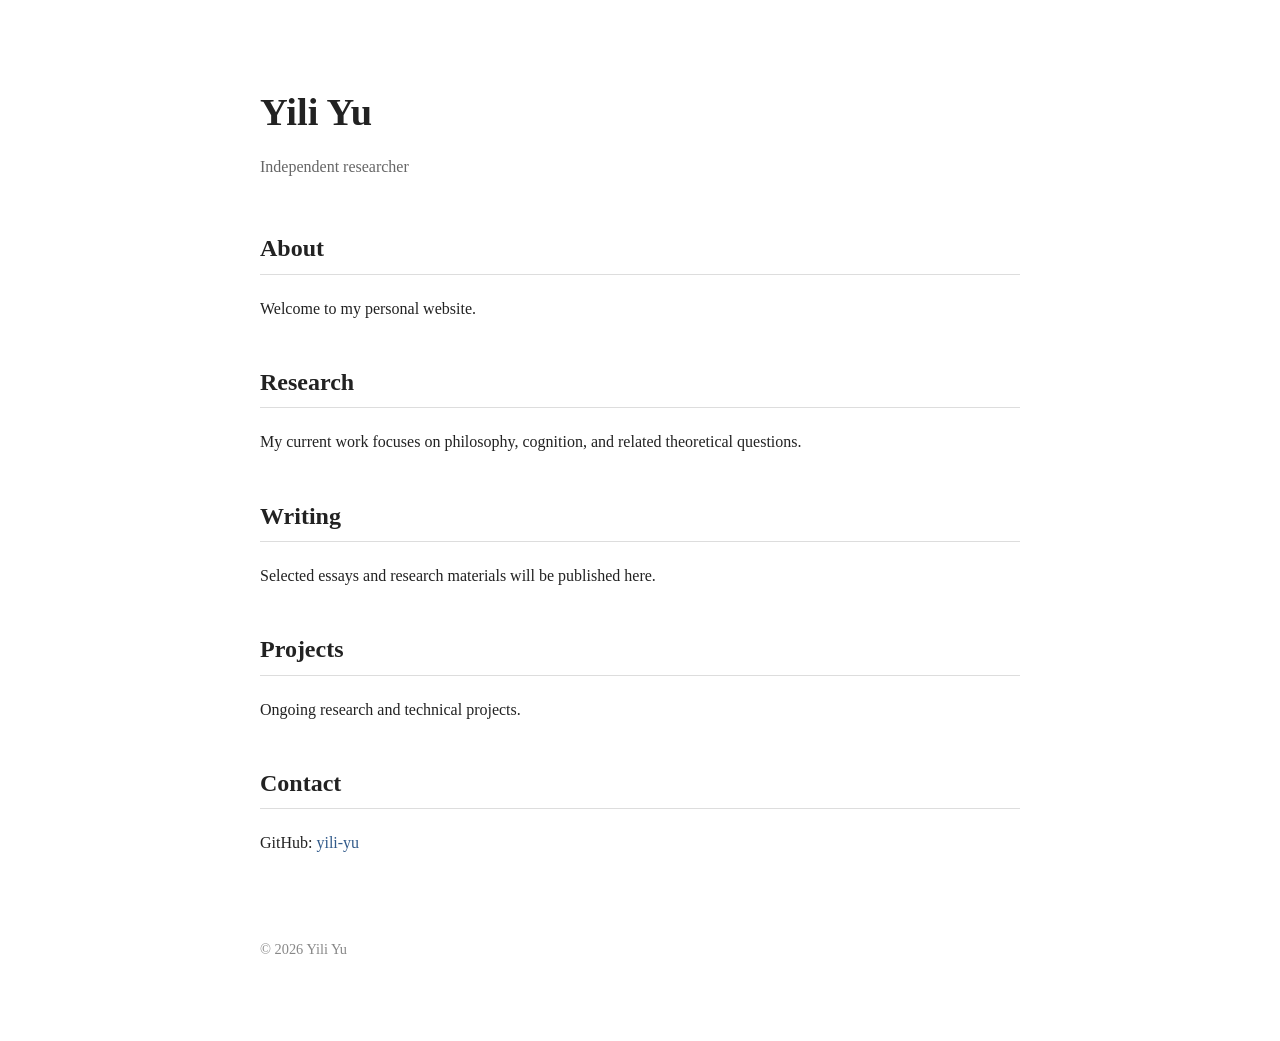
==== index.html @ d82d0cc9 "Create index.html" ====
<!DOCTYPE html>
<html lang="en">
<head>
  <meta charset="UTF-8">
  <meta name="viewport" content="width=device-width, initial-scale=1.0">

  <title>Yili Yu</title>
  <meta name="description" content="Personal academic website of Yili Yu.">

  <style>
    body {
      max-width: 760px;
      margin: 80px auto;
      padding: 0 24px;
      font-family: Georgia, "Times New Roman", serif;
      line-height: 1.7;
      color: #222;
      background: #fff;
    }

    h1 {
      font-size: 2.4rem;
      margin-bottom: 0.2em;
    }

    .subtitle {
      color: #666;
      margin-bottom: 3rem;
    }

    h2 {
      margin-top: 2.5rem;
      border-bottom: 1px solid #ddd;
      padding-bottom: 0.3rem;
    }

    a {
      color: #315a8a;
      text-decoration: none;
    }

    a:hover {
      text-decoration: underline;
    }

    footer {
      margin-top: 5rem;
      color: #888;
      font-size: 0.9rem;
    }
  </style>
</head>

<body>

  <header>
    <h1>Yili Yu</h1>
    <div class="subtitle">
      Independent researcher
    </div>
  </header>

  <main>

    <section>
      <h2>About</h2>
      <p>
        Welcome to my personal website.
      </p>
    </section>

    <section>
      <h2>Research</h2>
      <p>
        My current work focuses on philosophy, cognition, and related theoretical questions.
      </p>
    </section>

    <section>
      <h2>Writing</h2>
      <p>
        Selected essays and research materials will be published here.
      </p>
    </section>

    <section>
      <h2>Projects</h2>
      <p>
        Ongoing research and technical projects.
      </p>
    </section>

    <section>
      <h2>Contact</h2>
      <p>
        GitHub:
        <a href="https://github.com/yili-yu">yili-yu</a>
      </p>
    </section>

  </main>

  <footer>
    © 2026 Yili Yu
  </footer>

</body>
</html>
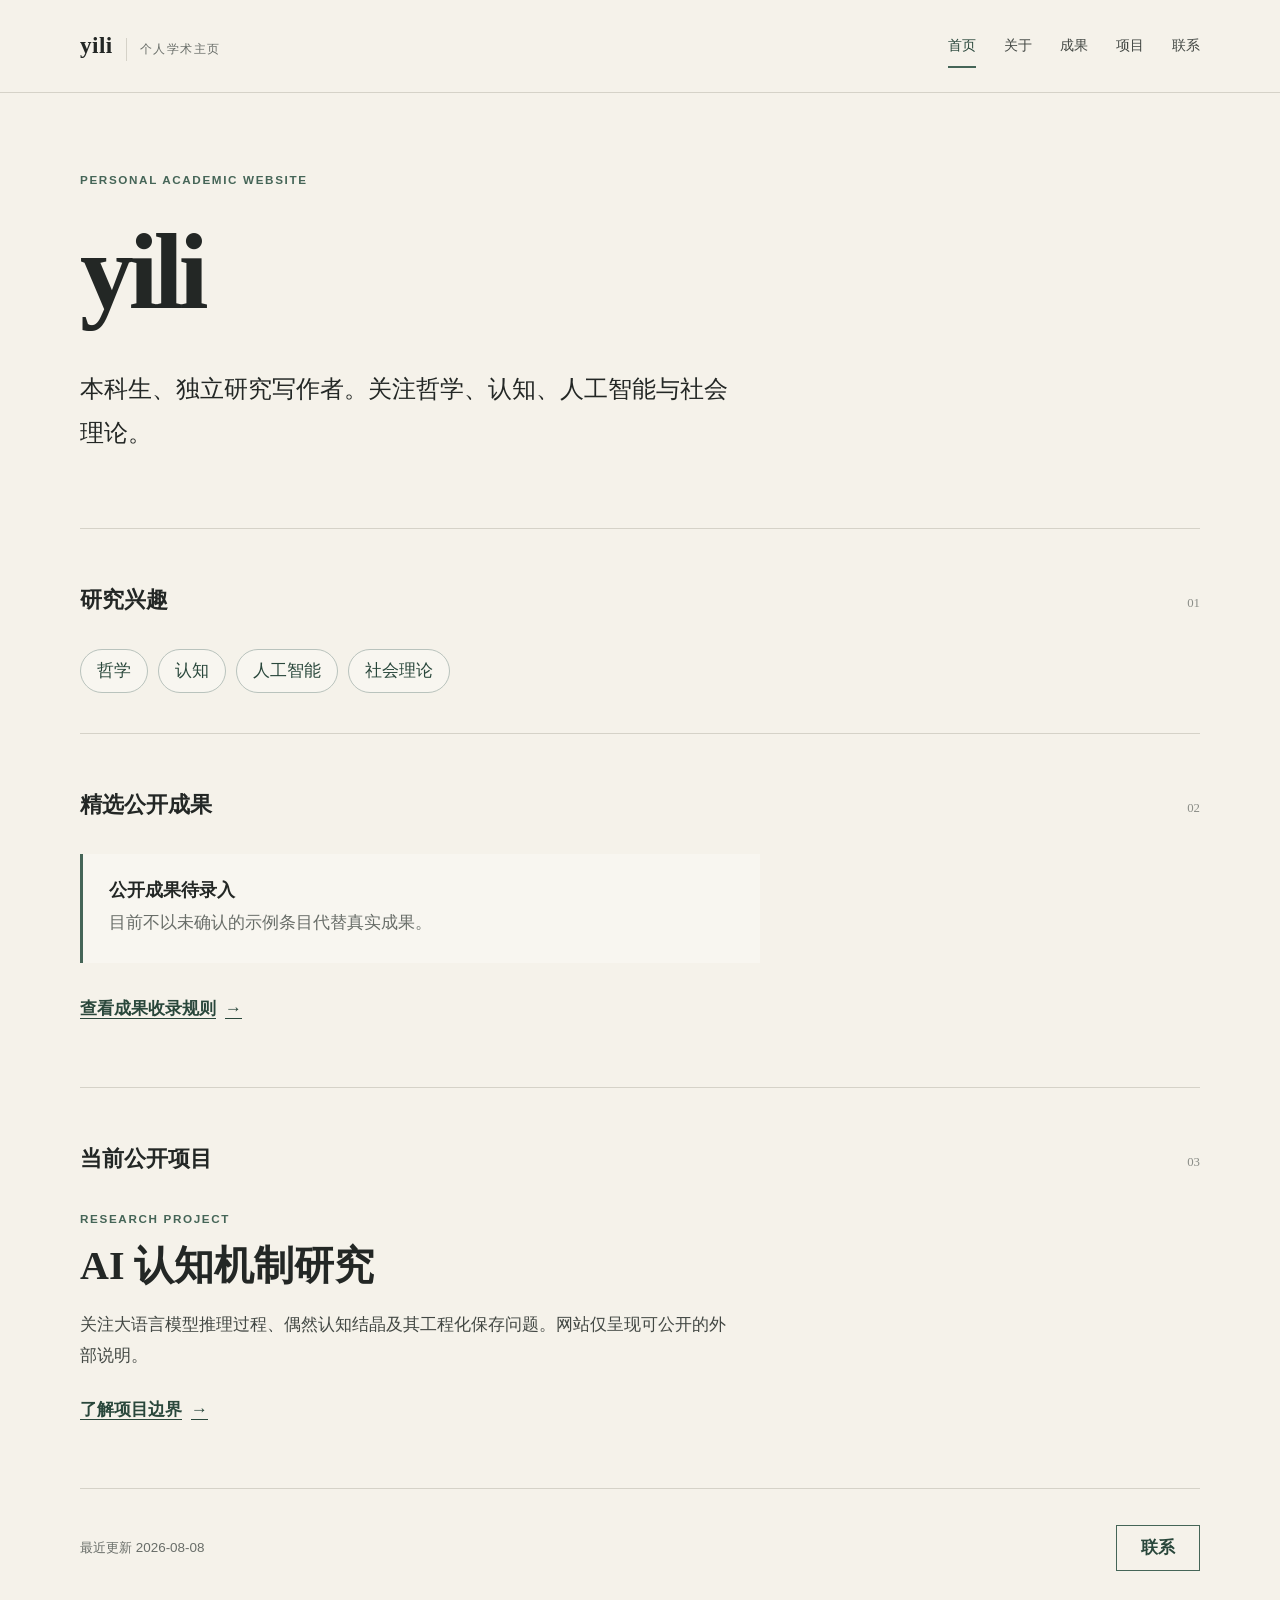
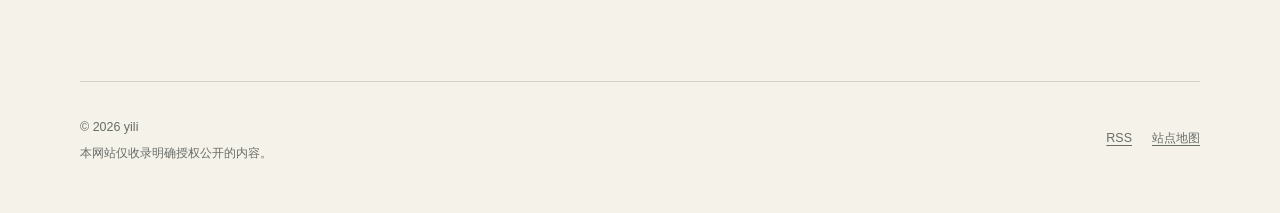
==== commit ed1fded0: "Add files via upload Upload personal website" ====
--- a/index.html
+++ b/index.html
@@ -1,108 +1,18 @@
-<!DOCTYPE html>
-<html lang="en">
-<head>
-  <meta charset="UTF-8">
-  <meta name="viewport" content="width=device-width, initial-scale=1.0">
-
-  <title>Yili Yu</title>
-  <meta name="description" content="Personal academic website of Yili Yu.">
-
-  <style>
-    body {
-      max-width: 760px;
-      margin: 80px auto;
-      padding: 0 24px;
-      font-family: Georgia, "Times New Roman", serif;
-      line-height: 1.7;
-      color: #222;
-      background: #fff;
-    }
-
-    h1 {
-      font-size: 2.4rem;
-      margin-bottom: 0.2em;
-    }
-
-    .subtitle {
-      color: #666;
-      margin-bottom: 3rem;
-    }
-
-    h2 {
-      margin-top: 2.5rem;
-      border-bottom: 1px solid #ddd;
-      padding-bottom: 0.3rem;
-    }
-
-    a {
-      color: #315a8a;
-      text-decoration: none;
-    }
-
-    a:hover {
-      text-decoration: underline;
-    }
-
-    footer {
-      margin-top: 5rem;
-      color: #888;
-      font-size: 0.9rem;
-    }
-  </style>
-</head>
-
-<body>
-
-  <header>
-    <h1>Yili Yu</h1>
-    <div class="subtitle">
-      Independent researcher
-    </div>
-  </header>
-
-  <main>
-
-    <section>
-      <h2>About</h2>
-      <p>
-        Welcome to my personal website.
-      </p>
-    </section>
-
-    <section>
-      <h2>Research</h2>
-      <p>
-        My current work focuses on philosophy, cognition, and related theoretical questions.
-      </p>
-    </section>
-
-    <section>
-      <h2>Writing</h2>
-      <p>
-        Selected essays and research materials will be published here.
-      </p>
-    </section>
-
-    <section>
-      <h2>Projects</h2>
-      <p>
-        Ongoing research and technical projects.
-      </p>
-    </section>
-
-    <section>
-      <h2>Contact</h2>
-      <p>
-        GitHub:
-        <a href="https://github.com/yili-yu">yili-yu</a>
-      </p>
-    </section>
-
-  </main>
-
-  <footer>
-    © 2026 Yili Yu
-  </footer>
-
-</body>
-</html>
+<!doctype html>
+<html lang="zh-CN"><head>
+<meta charset="utf-8"><meta name="viewport" content="width=device-width,initial-scale=1">
+<title>yili｜个人学术主页</title><meta name="description" content="本科生、独立研究写作者。关注哲学、认知、人工智能与社会理论。">
+<link rel="canonical" href="https://yiliyu.com/"><link rel="stylesheet" href="/assets/style.css"><link rel="icon" href="/assets/favicon.svg">
+<meta property="og:type" content="website"><meta property="og:locale" content="zh_CN"><meta property="og:title" content="yili｜个人学术主页"><meta property="og:description" content="本科生、独立研究写作者。关注哲学、认知、人工智能与社会理论。"><meta property="og:url" content="https://yiliyu.com/"><meta property="og:image" content="https://yiliyu.com/assets/og.png"><meta name="twitter:card" content="summary_large_image">
+<script type="application/ld+json">{"@context":"https://schema.org","@type":"Person","name":"yili","url":"https://yiliyu.com/","description":"本科生、独立研究写作者。关注哲学、认知、人工智能与社会理论。","knowsAbout":["哲学","认知","人工智能","社会理论"]}</script>
+</head><body>
+<a class="skip-link" href="#main-content">跳到主要内容</a>
+<header class="site-header"><div class="header-inner"><a class="site-name" href="/" aria-label="yili 个人学术主页，返回首页"><span>yili</span><small>个人学术主页</small></a><nav aria-label="主要导航"><ul><li><a href="/" aria-current="page">首页</a></li><li><a href="/about/">关于</a></li><li><a href="/works/">成果</a></li><li><a href="/projects/">项目</a></li><li><a href="/contact/">联系</a></li></ul></nav></div></header>
+<main id="main-content" class="site-main">
+<header class="page-intro"><p class="eyebrow">Personal Academic Website</p><h1>yili</h1><p class="lede">本科生、独立研究写作者。关注哲学、认知、人工智能与社会理论。</p></header>
+<section class="section compact-section" aria-labelledby="interests"><div class="section-heading"><h2 id="interests">研究兴趣</h2><span aria-hidden="true">01</span></div><ul class="interest-list"><li>哲学</li><li>认知</li><li>人工智能</li><li>社会理论</li></ul></section>
+<section class="section" aria-labelledby="selected-works"><div class="section-heading"><h2 id="selected-works">精选公开成果</h2><span aria-hidden="true">02</span></div><div class="empty-state" role="status"><h3>公开成果待录入</h3><p>目前不以未确认的示例条目代替真实成果。</p></div><a class="text-link" href="/works/">查看成果收录规则 <span aria-hidden="true">→</span></a></section>
+<section class="section" aria-labelledby="current-project"><div class="section-heading"><h2 id="current-project">当前公开项目</h2><span aria-hidden="true">03</span></div><article class="project-feature"><p class="label">Research project</p><h3>AI 认知机制研究</h3><p>关注大语言模型推理过程、偶然认知结晶及其工程化保存问题。网站仅呈现可公开的外部说明。</p><a class="text-link" href="/projects/">了解项目边界 <span aria-hidden="true">→</span></a></article></section>
+<div class="home-meta"><p class="update-stamp">最近更新 <time datetime="2026-08-08">2026-08-08</time></p><a class="button-link" href="/contact/">联系</a></div>
+</main><footer class="site-footer"><div><p>© 2026 yili</p><p>本网站仅收录明确授权公开的内容。</p></div><div class="footer-links"><a href="/rss.xml">RSS</a><a href="/sitemap.xml">站点地图</a></div></footer>
+</body></html>
--- a/assets/style.css
+++ b/assets/style.css
@@ -0,0 +1,9 @@
+:root{--paper:#f5f2ea;--paper-light:#fbfaf6;--ink:#232725;--muted:#686d68;--line:#d5d2c8;--accent:#456557;--accent-dark:#29473b;--serif:"Noto Serif SC","Source Han Serif SC","Songti SC",SimSun,serif;--sans:Inter,"Noto Sans SC","Source Han Sans SC","Microsoft YaHei",sans-serif}
+*{box-sizing:border-box}html{background:var(--paper);color:var(--ink);scroll-behavior:smooth}body{margin:0;min-height:100vh;font-family:var(--sans);font-size:17px;line-height:1.8;background:var(--paper)}a{color:inherit;text-decoration-thickness:1px;text-underline-offset:.24em}a:hover{color:var(--accent-dark)}a:focus-visible{outline:3px solid var(--accent);outline-offset:4px;border-radius:2px}::selection{background:#cbd8d1}
+.skip-link{position:fixed;z-index:20;top:12px;left:12px;transform:translateY(-160%);padding:8px 14px;background:var(--ink);color:#fff}.skip-link:focus{transform:translateY(0)}.site-header{border-bottom:1px solid var(--line)}.header-inner,.site-main,.site-footer{width:min(1120px,calc(100% - 48px));margin-inline:auto}.header-inner{min-height:92px;display:flex;align-items:center;justify-content:space-between;gap:32px}.site-name{display:flex;align-items:baseline;gap:13px;text-decoration:none}.site-name span{font-family:Georgia,"Times New Roman",serif;font-size:1.45rem;font-weight:700;letter-spacing:.02em}.site-name small{padding-left:13px;border-left:1px solid var(--line);color:var(--muted);font-size:.78rem;letter-spacing:.12em}nav ul{display:flex;gap:28px;margin:0;padding:0;list-style:none}nav a{display:inline-flex;min-height:44px;align-items:center;text-decoration:none;color:#424743;font-size:.9rem}nav a[aria-current=page]{color:var(--accent-dark);box-shadow:inset 0 -2px var(--accent)}
+.site-main{padding-block:76px 110px}.page-intro{max-width:780px;margin-bottom:72px}.eyebrow,.label{margin:0 0 10px;color:var(--accent);font-size:.73rem;font-weight:700;letter-spacing:.14em;text-transform:uppercase}h1,h2,h3{font-family:var(--serif);font-weight:600;line-height:1.35;text-wrap:balance}h1{margin:0;font-size:clamp(3.2rem,9vw,6.7rem);letter-spacing:-.045em}.inner-title{font-size:clamp(2.5rem,7vw,5.2rem);letter-spacing:-.04em}.lede{max-width:650px;margin:22px 0 0;font-family:var(--serif);font-size:clamp(1.18rem,2.4vw,1.5rem);line-height:1.85}.intro-note{max-width:620px;margin-top:18px;color:var(--muted)}
+.section{padding:56px 0;border-top:1px solid var(--line)}.compact-section{padding-bottom:40px}.section-heading{display:flex;align-items:baseline;justify-content:space-between;margin-bottom:34px}.section-heading h2{margin:0;font-size:1.38rem}.section-heading>span{color:#8b8e88;font-family:Georgia,serif;font-size:.8rem}.interest-list{display:flex;flex-wrap:wrap;gap:10px;margin:0;padding:0;list-style:none}.interest-list li{padding:6px 16px;border:1px solid #b9c3bd;border-radius:100px;color:var(--accent-dark);background:rgba(255,255,255,.25)}.empty-state{max-width:680px;margin-bottom:24px;padding:24px 26px;border-left:3px solid var(--accent);background:rgba(255,255,255,.28)}.empty-state h3{margin:0 0 6px;font-size:1.12rem}.empty-state p{margin:0;color:var(--muted)}.text-link{display:inline-flex;align-items:center;min-height:44px;gap:9px;color:var(--accent-dark);font-weight:650}
+.project-feature{max-width:720px}.project-feature h3{margin:0 0 12px;font-size:clamp(1.65rem,4vw,2.5rem)}.project-feature>p:not(.label){max-width:650px;color:#424743}.home-meta{display:flex;align-items:center;justify-content:space-between;gap:24px;padding-top:36px;border-top:1px solid var(--line)}.update-stamp{margin:0;color:var(--muted);font-size:.84rem}.button-link{display:inline-flex;min-height:46px;align-items:center;padding:4px 24px;border:1px solid var(--accent);color:var(--accent-dark);text-decoration:none;font-weight:650}.button-link:hover{background:var(--accent);color:#fff}
+.prose-grid{display:grid;grid-template-columns:180px minmax(0,680px);gap:70px;padding-block:44px;border-top:1px solid var(--line)}.prose-grid h2{margin:0;font-size:1.15rem}.prose{max-width:680px}.prose>:first-child{margin-top:0}.prose p{margin:0 0 1.25em}.note{color:var(--muted);font-size:.92rem}.works-policy{display:grid;grid-template-columns:repeat(4,1fr);gap:1px;margin:34px 0 56px;border:1px solid var(--line);background:var(--line)}.policy-item{min-height:160px;padding:22px;background:var(--paper)}.policy-item strong{display:block;margin-bottom:8px;color:var(--accent-dark);font-family:Georgia,serif;font-size:.93rem}.policy-item p{margin:0;color:var(--muted);font-size:.88rem;line-height:1.65}.works-empty{padding-block:50px;border-block:1px solid var(--line)}.metadata-example{margin:44px 0 0;padding:22px 24px;overflow-x:auto;border:1px solid var(--line);background:var(--paper-light);color:#33463e;font:.86rem/1.75 ui-monospace,Consolas,monospace}
+.project-card{display:grid;grid-template-columns:minmax(0,1fr) 170px;gap:50px;padding:38px 0;border-block:1px solid var(--line)}.project-card h2{margin:0 0 14px;font-size:clamp(1.45rem,3.4vw,2.1rem)}.project-card p{max-width:670px;margin-bottom:0}.project-status{color:var(--muted);font-size:.82rem;text-align:right}.contact-panel{max-width:720px;padding:38px 42px;border:1px solid var(--line);background:var(--paper-light)}.contact-panel h2{margin:0 0 14px;font-size:1.5rem}.contact-panel p{margin:0 0 12px}.contact-status{display:inline-block;margin-top:8px;padding:4px 10px;border-radius:100px;background:#e5e8e2;color:var(--accent-dark);font-size:.78rem;font-weight:700}.site-footer{display:flex;justify-content:space-between;gap:30px;padding-block:34px 46px;border-top:1px solid var(--line);color:var(--muted);font-size:.78rem}.site-footer p{margin:0 0 3px}.footer-links{display:flex;gap:20px;align-items:flex-start}.footer-links a{min-height:44px;display:inline-flex;align-items:center}
+@media(max-width:760px){body{font-size:16px}.header-inner,.site-main,.site-footer{width:min(100% - 32px,680px)}.header-inner{padding-block:20px 8px;flex-direction:column;align-items:flex-start;gap:9px}nav{width:100%;overflow-x:auto}nav ul{width:max-content;gap:22px}.site-main{padding-block:54px 80px}.page-intro{margin-bottom:54px}h1{font-size:clamp(3.25rem,19vw,5rem)}.inner-title{font-size:clamp(2.6rem,15vw,4.2rem)}.section{padding-block:42px}.prose-grid{grid-template-columns:1fr;gap:16px;padding-block:36px}.works-policy{grid-template-columns:1fr 1fr}.policy-item{min-height:145px}.project-card{grid-template-columns:1fr;gap:12px}.project-status{text-align:left}.contact-panel{padding:28px 24px}.site-footer{flex-direction:column}}@media(max-width:430px){.site-name small{display:none}.works-policy{grid-template-columns:1fr}.policy-item{min-height:auto}.home-meta{align-items:flex-start;flex-direction:column}}@media(prefers-reduced-motion:reduce){*,*::before,*::after{scroll-behavior:auto!important;transition-duration:.01ms!important}}@media print{:root{--paper:#fff;--ink:#000;--muted:#444;--line:#bbb}body{font-size:11pt}.site-header nav,.site-footer,.button-link,.skip-link{display:none!important}.site-header{border:0}.header-inner,.site-main{width:100%}.site-main{padding-block:24pt}a{color:#000;text-decoration:none}.section,.prose-grid,.project-card{break-inside:avoid}}
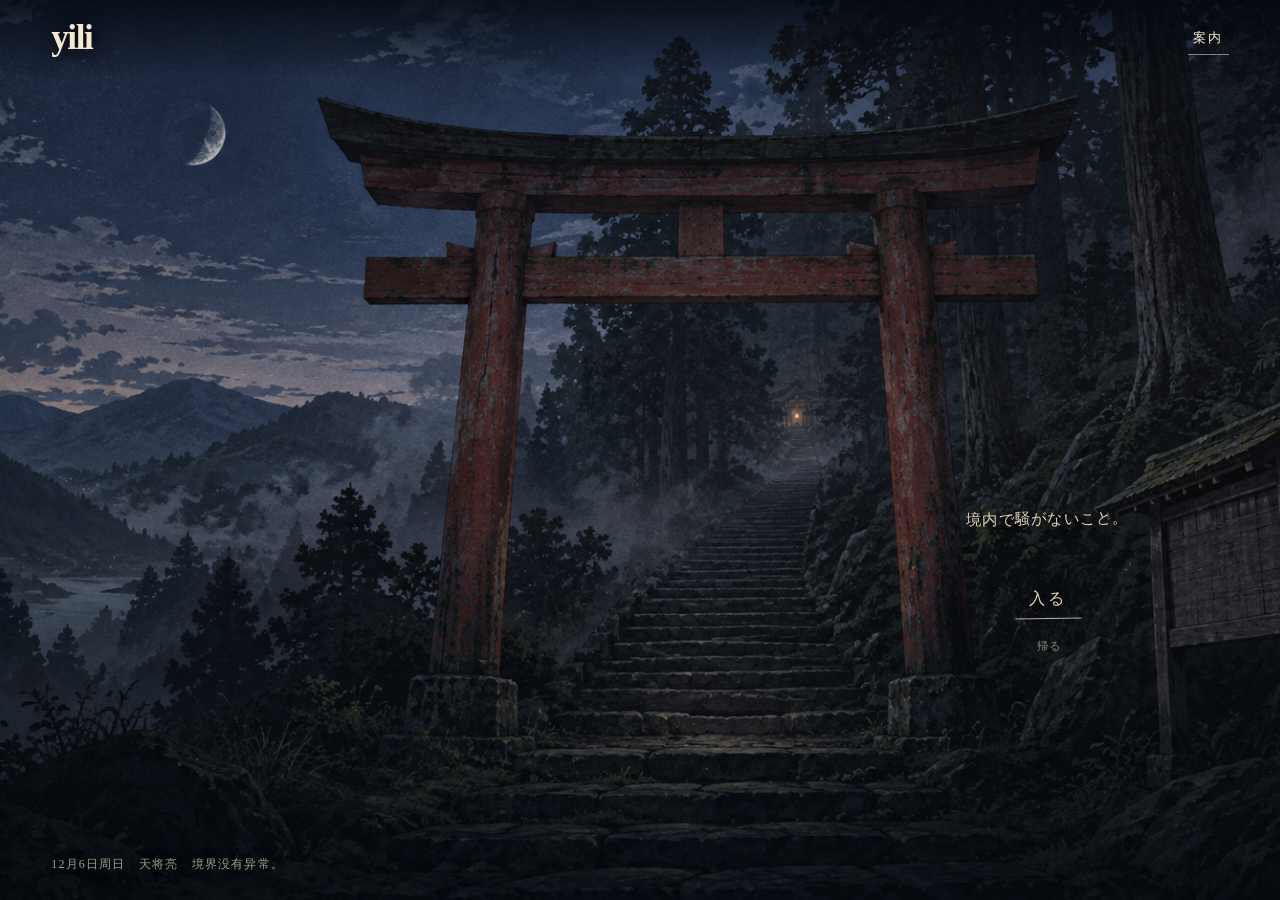
==== commit 8b95ac7b: "Add files via upload" ====
--- a/index.html
+++ b/index.html
@@ -1,18 +1,46 @@
 <!doctype html>
-<html lang="zh-CN"><head>
-<meta charset="utf-8"><meta name="viewport" content="width=device-width,initial-scale=1">
-<title>yili｜个人学术主页</title><meta name="description" content="本科生、独立研究写作者。关注哲学、认知、人工智能与社会理论。">
-<link rel="canonical" href="https://yiliyu.com/"><link rel="stylesheet" href="/assets/style.css"><link rel="icon" href="/assets/favicon.svg">
-<meta property="og:type" content="website"><meta property="og:locale" content="zh_CN"><meta property="og:title" content="yili｜个人学术主页"><meta property="og:description" content="本科生、独立研究写作者。关注哲学、认知、人工智能与社会理论。"><meta property="og:url" content="https://yiliyu.com/"><meta property="og:image" content="https://yiliyu.com/assets/og.png"><meta name="twitter:card" content="summary_large_image">
-<script type="application/ld+json">{"@context":"https://schema.org","@type":"Person","name":"yili","url":"https://yiliyu.com/","description":"本科生、独立研究写作者。关注哲学、认知、人工智能与社会理论。","knowsAbout":["哲学","认知","人工智能","社会理论"]}</script>
-</head><body>
-<a class="skip-link" href="#main-content">跳到主要内容</a>
-<header class="site-header"><div class="header-inner"><a class="site-name" href="/" aria-label="yili 个人学术主页，返回首页"><span>yili</span><small>个人学术主页</small></a><nav aria-label="主要导航"><ul><li><a href="/" aria-current="page">首页</a></li><li><a href="/about/">关于</a></li><li><a href="/works/">成果</a></li><li><a href="/projects/">项目</a></li><li><a href="/contact/">联系</a></li></ul></nav></div></header>
-<main id="main-content" class="site-main">
-<header class="page-intro"><p class="eyebrow">Personal Academic Website</p><h1>yili</h1><p class="lede">本科生、独立研究写作者。关注哲学、认知、人工智能与社会理论。</p></header>
-<section class="section compact-section" aria-labelledby="interests"><div class="section-heading"><h2 id="interests">研究兴趣</h2><span aria-hidden="true">01</span></div><ul class="interest-list"><li>哲学</li><li>认知</li><li>人工智能</li><li>社会理论</li></ul></section>
-<section class="section" aria-labelledby="selected-works"><div class="section-heading"><h2 id="selected-works">精选公开成果</h2><span aria-hidden="true">02</span></div><div class="empty-state" role="status"><h3>公开成果待录入</h3><p>目前不以未确认的示例条目代替真实成果。</p></div><a class="text-link" href="/works/">查看成果收录规则 <span aria-hidden="true">→</span></a></section>
-<section class="section" aria-labelledby="current-project"><div class="section-heading"><h2 id="current-project">当前公开项目</h2><span aria-hidden="true">03</span></div><article class="project-feature"><p class="label">Research project</p><h3>AI 认知机制研究</h3><p>关注大语言模型推理过程、偶然认知结晶及其工程化保存问题。网站仅呈现可公开的外部说明。</p><a class="text-link" href="/projects/">了解项目边界 <span aria-hidden="true">→</span></a></article></section>
-<div class="home-meta"><p class="update-stamp">最近更新 <time datetime="2026-08-08">2026-08-08</time></p><a class="button-link" href="/contact/">联系</a></div>
-</main><footer class="site-footer"><div><p>© 2026 yili</p><p>本网站仅收录明确授权公开的内容。</p></div><div class="footer-links"><a href="/rss.xml">RSS</a><a href="/sitemap.xml">站点地图</a></div></footer>
-</body></html>
+<html lang="zh-CN">
+<head>
+  <meta charset="utf-8">
+  <meta name="viewport" content="width=device-width, initial-scale=1">
+  <meta name="description" content="yili 的公开入口。跨过鸟居进入境内，或直接使用文字索引查找公开材料。">
+  <meta name="theme-color" content="#091426">
+  <title>结界外｜yiliyu.com</title>
+  <link rel="canonical" href="https://yiliyu.com/">
+  <link rel="alternate" type="application/rss+xml" title="yili 的公开更新" href="https://yiliyu.com/rss.xml">
+  <link rel="icon" href="assets/favicon.svg" type="image/svg+xml">
+  <link rel="stylesheet" href="assets/site.css">
+  <meta property="og:type" content="website">
+  <meta property="og:locale" content="zh_CN">
+  <meta property="og:title" content="结界外｜yiliyu.com">
+  <meta property="og:description" content="跨过鸟居进入 yili 的公开境内，或直接查找公开材料。">
+  <meta property="og:url" content="https://yiliyu.com/">
+  <meta property="og:image" content="https://yiliyu.com/assets/torii-threshold-v1.png">
+  <meta name="twitter:card" content="summary_large_image">
+  <script type="application/ld+json">{"@context":"https://schema.org","@type":"Person","name":"yili","url":"https://yiliyu.com/","description":"本科生、独立研究写作者。关注哲学、认知、人工智能与社会理论。","knowsAbout":["哲学","认知","人工智能","社会理论"]}</script>
+  <script defer src="assets/site.js"></script>
+</head>
+<body class="gate-page" data-gate-page>
+  <a class="skip-link" href="index/">直接前往文字索引</a>
+
+  <header class="gate-header">
+    <a class="gate-wordmark" href="/">yili</a>
+    <a class="gate-guide" href="index/">案内</a>
+  </header>
+
+  <main class="threshold" aria-labelledby="gate-message">
+    <img class="threshold-art" src="assets/torii-threshold-v1.png" alt="暮色山林中的古旧鸟居。石阶穿过鸟居，通往远处林间的一盏灯。">
+    <div class="threshold-vignette" aria-hidden="true"></div>
+
+    <section class="gate-notice" aria-label="境内告示">
+      <p id="gate-message" data-gate-message>境内で騒がないこと。</p>
+      <a class="enter-link" href="shrine/" data-enter>入る</a>
+      <button class="leave-link" type="button" data-action="leave">帰る</button>
+    </section>
+
+    <p class="today-state" data-gate-status>正在看天色。</p>
+  </main>
+
+  <noscript><p class="noscript-note">JavaScript 没有启用；鸟居仍然能进，今日状态暂不更新。</p></noscript>
+</body>
+</html>
--- a/assets/site.css
+++ b/assets/site.css
@@ -0,0 +1,242 @@
+:root {
+  color-scheme: dark;
+  --ink: #f4ead4;
+  --ink-dim: #cabfa8;
+  --night: #07101d;
+  --night-soft: rgba(7, 16, 29, .72);
+  --vermilion: #b44535;
+  --vermilion-bright: #df705c;
+  --paper: #efe3c9;
+  --paper-ink: #241f19;
+  --line: rgba(239, 227, 201, .34);
+  --serif: "Noto Serif SC", "Source Han Serif SC", "Songti SC", SimSun, serif;
+  --sans: Inter, "Noto Sans SC", "Source Han Sans SC", "Microsoft YaHei", sans-serif;
+}
+
+* { box-sizing: border-box; }
+html { min-height: 100%; background: var(--night); }
+.scene-root { scrollbar-width: none; }
+.scene-root::-webkit-scrollbar { display: none; }
+body { margin: 0; min-height: 100vh; color: var(--ink); font: 400 16px/1.7 var(--sans); }
+a { color: inherit; }
+button, input { font: inherit; }
+button { color: inherit; }
+[hidden] { display: none !important; }
+:focus-visible { outline: 2px solid #fff1bd; outline-offset: 4px; }
+
+.skip-link {
+  position: fixed; z-index: 100; top: 12px; left: 12px; padding: .65rem 1rem;
+  background: var(--paper); color: var(--paper-ink); transform: translateY(-180%);
+}
+.skip-link:focus { transform: none; }
+
+/* threshold / homepage */
+.gate-page { overflow: hidden; background: #07101d; }
+.gate-header {
+  position: fixed; z-index: 20; inset: 0 0 auto; display: flex; justify-content: space-between;
+  align-items: center; min-height: 76px; padding: 18px clamp(20px, 4vw, 66px);
+  background: linear-gradient(to bottom, rgba(3,8,15,.76), transparent); pointer-events: none;
+}
+.gate-wordmark, .gate-guide { pointer-events: auto; color: var(--ink); text-decoration: none; text-shadow: 0 2px 18px #000; }
+.gate-wordmark { font: 600 clamp(1.55rem, 3vw, 2.2rem)/1 Georgia, serif; letter-spacing: -.04em; }
+.gate-guide { padding: 8px 5px; border-bottom: 1px solid rgba(239,227,201,.58); font: 500 .82rem/1.3 var(--serif); letter-spacing: .18em; }
+.threshold { position: relative; width: 100vw; height: 100svh; min-height: 560px; overflow: hidden; isolation: isolate; }
+.threshold-art { position: absolute; inset: 0; width: 100%; height: 100%; object-fit: cover; object-position: center; }
+.threshold-vignette {
+  position: absolute; inset: 0; background: linear-gradient(to bottom, rgba(2,7,13,.04) 45%, rgba(2,7,13,.72) 100%), radial-gradient(circle at 52% 46%, transparent 20%, rgba(1,5,10,.2) 86%);
+  pointer-events: none;
+}
+.time-dawn .threshold-art { filter: brightness(1.06) saturate(.84) sepia(.08); }
+.time-day .threshold-art { filter: brightness(1.16) saturate(.78); }
+.time-night .threshold-art { filter: brightness(.82) saturate(.86); }
+.gate-notice {
+  position: absolute; z-index: 4; right: clamp(5vw, 8vw, 150px); top: 54%; width: min(260px, 32vw);
+  padding: 20px 18px 18px; color: #dfd3b9; text-align: center; text-shadow: 0 2px 8px #000;
+  transform: rotate(-.7deg);
+}
+.gate-notice p { min-height: 3.4em; margin: 0 0 22px; font: 500 clamp(.88rem, 1.2vw, 1rem)/1.75 var(--serif); letter-spacing: .08em; }
+.enter-link, .leave-link { display: block; width: max-content; margin-inline: auto; color: inherit; font-family: var(--serif); text-decoration: none; cursor: pointer; }
+.enter-link { padding: 5px 14px; border-bottom: 1px solid rgba(239,227,201,.75); font-size: 1.02rem; letter-spacing: .18em; }
+.enter-link:hover { color: #fff4ce; border-color: var(--vermilion-bright); }
+.leave-link { margin-top: 15px; padding: 3px 5px; border: 0; background: transparent; color: rgba(223,211,185,.55); font-size: .72rem; }
+.leave-link:hover { color: var(--ink); }
+.today-state {
+  position: absolute; z-index: 4; left: clamp(20px,4vw,66px); bottom: 26px; margin: 0;
+  color: rgba(239,227,201,.68); font: 400 .75rem/1.7 var(--serif); letter-spacing: .1em; text-shadow: 0 2px 12px #000;
+}
+.noscript-note { position: fixed; z-index: 30; left: 50%; bottom: 20px; transform: translateX(-50%); margin: 0; padding: 8px 12px; background: #111; }
+
+.scene-page { overflow: hidden; background: #07101d; scrollbar-width: none; }
+.scene-page::-webkit-scrollbar { display: none; }
+.scene-header {
+  position: fixed; z-index: 20; inset: 0 0 auto; display: flex; justify-content: space-between;
+  align-items: center; min-height: 78px; padding: 18px clamp(18px, 3.8vw, 64px);
+  background: linear-gradient(to bottom, rgba(3, 8, 15, .78), transparent);
+  pointer-events: none;
+}
+.wordmark, .scene-tools { pointer-events: auto; }
+.wordmark { display: flex; align-items: baseline; gap: 13px; text-decoration: none; text-shadow: 0 2px 20px #000; }
+.wordmark strong { font: 600 clamp(1.55rem, 3vw, 2.25rem)/1 Georgia, serif; letter-spacing: -.04em; }
+.wordmark span { padding-left: 13px; border-left: 1px solid var(--line); color: var(--ink-dim); font: 500 .82rem/1 var(--serif); letter-spacing: .18em; }
+.scene-tools { display: flex; gap: 8px; }
+.scene-tool {
+  min-height: 48px; padding: 8px 11px; border: 0; border-radius: 0;
+  background: rgba(231, 217, 189, .88); color: #32271e; box-shadow: 1px 4px 12px rgba(0,0,0,.32);
+  font: 600 .78rem/1.2 var(--serif); letter-spacing: .14em; transform: rotate(1.4deg); cursor: pointer;
+}
+.scene-tool:hover { background: #f3e5c6; color: #8d3329; transform: rotate(-.6deg); }
+
+.scene { position: relative; width: 100vw; height: 100svh; min-height: 560px; overflow: hidden; isolation: isolate; }
+.scene-art { position: absolute; inset: 0; width: 100%; height: 100%; object-fit: cover; object-position: 50% 50%; }
+.scene-shade { position: absolute; inset: 0; background: linear-gradient(90deg, rgba(2,8,16,.18), transparent 32%, transparent 72%, rgba(2,8,16,.12)); pointer-events: none; }
+.scene-whisper {
+  position: absolute; z-index: 4; left: clamp(18px, 3.8vw, 64px); bottom: 25px; margin: 0;
+  color: rgba(239,227,201,.68); font: 400 .78rem/1.5 var(--serif); letter-spacing: .12em;
+  text-shadow: 0 2px 12px #000;
+}
+
+.hotspot {
+  position: absolute; z-index: 5; display: grid; place-items: center; width: 48px; height: 48px;
+  padding: 0; border: 0; background: transparent; text-decoration: none; cursor: pointer;
+}
+.hotspot-dot {
+  width: 42px; height: 30px; border: 0; border-radius: 50%; opacity: 0;
+  background: radial-gradient(ellipse, rgba(255,210,135,.34), rgba(255,195,116,.08) 48%, transparent 72%);
+  transition: transform .22s ease, opacity .22s ease;
+}
+.hotspot-label {
+  position: absolute; bottom: calc(100% + 3px); left: 50%; width: max-content; max-width: 170px;
+  padding: 6px 9px 5px; border: 1px solid rgba(239,227,201,.34); border-radius: 2px;
+  background: rgba(6, 12, 21, .84); color: #fff3d5; font: 500 .76rem/1.3 var(--serif);
+  letter-spacing: .06em; opacity: 0; transform: translate(-50%, 5px); transition: .18s ease; pointer-events: none;
+  text-shadow: 0 1px 5px #000;
+}
+.hotspot:hover .hotspot-dot, .hotspot:focus-visible .hotspot-dot { opacity: 1; transform: scale(1.35); }
+.hotspot:hover .hotspot-label, .hotspot:focus-visible .hotspot-label, .show-labels .hotspot:not(.hidden-hotspot) .hotspot-label { opacity: 1; transform: translate(-50%, 0); }
+.hotspot-hall { left: 52%; top: 45%; }
+.hotspot-warehouse { left: 93%; top: 40%; }
+.hotspot-mail { left: 72%; top: 54%; }
+.hotspot-desk { left: 26%; top: 77%; }
+.hotspot-path { left: 82%; top: 46%; }
+.hotspot-saisen { left: 44%; top: 62%; }
+.hotspot-broom { left: 61%; top: 65%; }
+.hotspot-water { left: 91%; top: 87%; }
+.hidden-hotspot .hotspot-dot { opacity: 0; }
+.hidden-hotspot:hover .hotspot-dot, .hidden-hotspot:focus-visible .hotspot-dot { opacity: 1; }
+.scene-pan-hint { display: none; }
+.scene.is-dragging { cursor: grabbing; user-select: none; }
+
+.plain-index {
+  position: fixed; z-index: 40; top: 0; right: 0; width: min(440px, 100%); height: 100svh; overflow: auto;
+  padding: 34px clamp(24px, 4vw, 48px); background: rgba(12, 14, 17, .94); border-left: 1px solid var(--line);
+  box-shadow: -28px 0 90px rgba(0,0,0,.42); backdrop-filter: blur(18px);
+}
+.index-heading { display: flex; justify-content: space-between; align-items: start; gap: 20px; padding: 24px 0 34px; border-bottom: 1px solid var(--line); }
+.index-heading p { margin: 0; font: 500 clamp(1.3rem, 5vw, 1.9rem)/1.5 var(--serif); }
+.index-heading button { width: 42px; height: 42px; border: 1px solid var(--line); background: transparent; cursor: pointer; font-size: 1.5rem; }
+.plain-index nav { display: grid; }
+.plain-index nav a { display: grid; grid-template-columns: 7rem 1fr; gap: 16px; padding: 19px 0; border-bottom: 1px solid rgba(239,227,201,.15); text-decoration: none; }
+.plain-index nav a:hover span { color: #ffb09c; }
+.plain-index nav span { font: 500 1rem/1.5 var(--serif); }
+.plain-index nav small { color: var(--ink-dim); font-size: .78rem; }
+.index-note { margin-top: 36px; color: rgba(239,227,201,.58); font-size: .78rem; }
+.toast {
+  position: fixed; z-index: 60; left: 50%; bottom: 38px; max-width: min(90vw, 520px); padding: 11px 16px;
+  border: 1px solid var(--line); background: rgba(4,9,16,.9); color: var(--ink); font-family: var(--serif);
+  opacity: 0; transform: translate(-50%, 16px); transition: .25s; pointer-events: none;
+}
+.toast.is-visible { opacity: 1; transform: translate(-50%, 0); }
+
+/* interior pages */
+.room-page { min-height: 100vh; background: #101318; color: #efe4cc; }
+.room-page::before { content: ""; position: fixed; inset: 0; z-index: -2; background: var(--room-bg, radial-gradient(circle at 20% 20%, #272e37, #0e1115 64%)); }
+.room-page::after { content: ""; position: fixed; inset: 0; z-index: -1; opacity: .22; background-image: url("shrine-dusk-v1.png"); background-size: cover; background-position: center; filter: blur(16px) saturate(.45); transform: scale(1.08); }
+.room-shell { width: min(1080px, calc(100% - 36px)); margin: 0 auto; padding: 30px 0 90px; }
+.room-nav { display: flex; justify-content: space-between; align-items: center; min-height: 54px; border-bottom: 1px solid var(--line); }
+.room-nav a { color: var(--ink-dim); text-decoration: none; }
+.room-nav a:hover { color: var(--ink); }
+.room-title { min-height: 52vh; display: flex; flex-direction: column; justify-content: end; padding: 80px 0 56px; }
+.room-kicker { margin: 0 0 8px; color: #d77763; font-size: .72rem; letter-spacing: .18em; text-transform: uppercase; }
+.room-title h1 { margin: 0; font: 500 clamp(3.5rem, 13vw, 8.5rem)/.95 var(--serif); letter-spacing: -.07em; }
+.room-title p { max-width: 650px; margin: 26px 0 0; color: var(--ink-dim); font: 400 1rem/1.9 var(--serif); }
+.room-surface { min-height: 230px; padding: clamp(24px, 5vw, 54px); background: rgba(231,217,189,.92); color: var(--paper-ink); box-shadow: 0 22px 70px rgba(0,0,0,.28); transform: rotate(-.2deg); }
+.room-surface h2 { margin: 0 0 16px; font: 600 1.35rem/1.4 var(--serif); }
+.room-surface p { max-width: 720px; margin: 0; }
+.room-links { display: flex; flex-wrap: wrap; gap: 10px 24px; margin-top: 32px; }
+.room-links a { color: #612e26; text-underline-offset: 5px; }
+.shelf { display: grid; grid-template-columns: repeat(3, 1fr); gap: 14px; padding: 0; background: transparent; color: var(--ink); box-shadow: none; transform: none; }
+.shelf section { min-height: 230px; padding: 28px 24px; border-top: 5px solid #813b2f; background: rgba(20,22,24,.84); }
+.shelf small { color: var(--ink-dim); }
+.letter-surface { max-width: 760px; margin: 0 auto; transform: rotate(.4deg); }
+.notes-surface { background-image: repeating-linear-gradient(to bottom, transparent 0 31px, rgba(70,55,35,.14) 32px); }
+.backyard-surface { background: rgba(7,13,18,.6); color: var(--ink); border: 1px solid rgba(239,227,201,.28); box-shadow: none; transform: none; }
+.error-code { font: 500 clamp(7rem, 28vw, 18rem)/.8 Georgia,serif; color: rgba(239,227,201,.08); }
+
+/* plain, reliable index */
+.formal-index-page { min-height: 100vh; background: #ece7dc; color: #202825; }
+.formal-index { width: min(900px, calc(100% - 40px)); margin: 0 auto; padding: clamp(44px,8vw,104px) 0 80px; }
+.formal-head { display: grid; grid-template-columns: 1fr auto; gap: 8px 40px; padding-bottom: 44px; border-bottom: 1px solid #bdb8ad; }
+.formal-head .room-kicker, .formal-head h1, .formal-head p { grid-column: 1; }
+.formal-head h1 { margin: 0; font: 600 clamp(3.8rem,10vw,7.5rem)/.9 var(--serif); letter-spacing: -.07em; }
+.formal-head p:not(.room-kicker) { max-width: 620px; margin: 16px 0 0; color: #5d625f; }
+.formal-head nav { grid-column: 2; grid-row: 1 / span 3; display: flex; align-items: start; gap: 20px; }
+.formal-head nav a { color: #315f52; text-underline-offset: 5px; }
+.index-section { display: grid; grid-template-columns: 150px 1fr; padding: 30px 0; border-bottom: 1px solid #cbc6bb; }
+.index-section h2 { margin: 4px 0; font: 600 1rem/1.4 var(--serif); }
+.index-section a { grid-column: 2; display: grid; grid-template-columns: 9rem 1fr; gap: 24px; padding: 13px 0; color: inherit; text-decoration: none; }
+.index-section a:hover strong { color: #9c3f34; }
+.index-section strong { font-family: var(--serif); }
+.index-section span { color: #686d69; }
+.formal-foot { margin-top: 38px; color: #777b78; font-size: .78rem; }
+.outside-page { min-height: 100vh; display: grid; place-items: center; background: #070a0e; color: #8d8a83; font-family: var(--serif); }
+.outside-page main { text-align: center; }
+.outside-page a { display: inline-block; margin-top: 22px; color: #d8cbb0; text-underline-offset: 5px; }
+
+@media (max-width: 760px) {
+  .gate-header { padding: 16px 18px; }
+  .threshold-art { object-position: 58% center; }
+  .gate-notice {
+    top: auto; right: 19px; bottom: 86px; width: min(236px, 68vw); padding: 14px 5px;
+    background: linear-gradient(90deg, transparent, rgba(3,8,13,.48) 28%, rgba(3,8,13,.62));
+    border: 0; backdrop-filter: none;
+  }
+  .gate-notice p { min-height: 0; margin-bottom: 15px; }
+  .today-state { left: 18px; bottom: 20px; max-width: calc(100% - 36px); }
+  .scene-page { overflow-x: auto; overflow-y: hidden; overscroll-behavior-x: contain; scrollbar-width: thin; }
+  .scene { width: max(100vw, calc(100svh * 1.7768)); min-height: 100svh; }
+  .scene-art { object-position: center; filter: brightness(.78); }
+  .scene-header { align-items: start; padding: 16px; }
+  .scene-tools { display: flex; }
+  .scene-tool { min-height: 42px; padding: 7px 9px; }
+  .scene-whisper { left: 18px; bottom: 26px; }
+  .hotspot { display: grid; width: 62px; height: 62px; }
+  .hotspot-label {
+    display: block; padding: 2px 5px; border: 0; background: rgba(4,9,15,.58);
+    opacity: 0; transform: translate(-50%, 4px); font-size: .68rem; white-space: nowrap;
+  }
+  .hotspot:hover .hotspot-label, .hotspot:focus-visible .hotspot-label { opacity: 1; transform: translate(-50%, 0); }
+  .hotspot:nth-of-type(even):hover .hotspot-label, .hotspot:nth-of-type(even):focus-visible .hotspot-label { transform: translate(-50%, 0) rotate(-2deg); }
+  .hotspot-dot { width: 46px; height: 34px; opacity: .14; }
+  .plain-index { width: min(420px, 92vw); }
+  .scene-pan-hint {
+    display: block; position: fixed; z-index: 18; left: 50%; bottom: 20px; margin: 0;
+    color: rgba(244,234,212,.72); font: 500 .72rem/1 var(--serif); letter-spacing: .08em;
+    text-shadow: 0 2px 9px #000; transform: translateX(-50%); pointer-events: none;
+    animation: pan-hint-away 4.8s 1.8s forwards;
+  }
+  .shelf { grid-template-columns: 1fr; }
+  .room-title { min-height: 44vh; }
+  .formal-index { width: min(100% - 32px, 900px); padding-top: 56px; }
+  .formal-head { display: block; }
+  .formal-head nav { margin-top: 28px; }
+  .index-section { display: block; }
+  .index-section h2 { margin-bottom: 13px; }
+  .index-section a { display: block; padding: 11px 0; }
+  .index-section a span { display: block; margin-top: 2px; font-size: .82rem; }
+}
+
+@keyframes pan-hint-away { to { opacity: 0; } }
+
+@media (prefers-reduced-motion: reduce) {
+  *, *::before, *::after { scroll-behavior: auto !important; transition: none !important; }
+}
